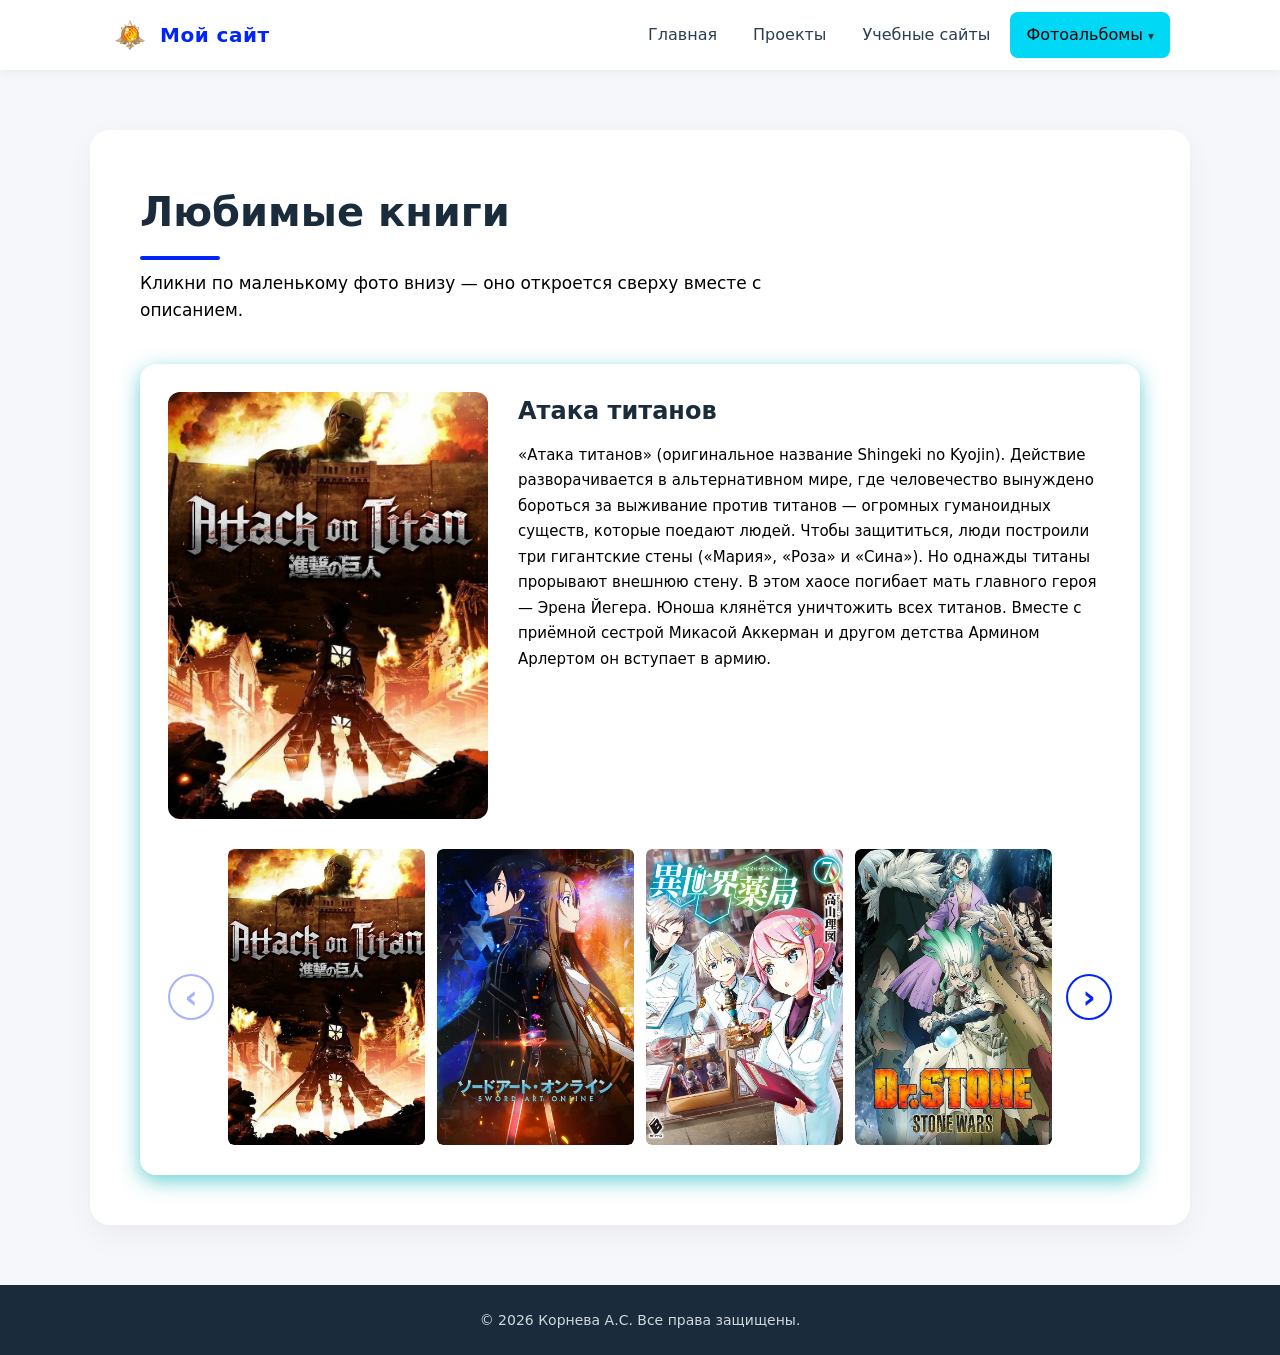
==== anime.html @ 1c546c45 "Add files via upload" ====
<!doctype html>
<html>
<head>
<meta charset="utf-8">
<title>Аниме</title>
<link href="styleIndex.css" rel="stylesheet" type="text/css">
<link rel="icon" href="favicon.ico" type="image/x-icon">
</head>

<body>
	 <header class="header">
        <div class="container header__inner">
            <a href="index.html" class="logo">
                <img src="img/logo.png" alt="Логотип" class="logo__img">
                <span class="logo__text">Мой сайт</span>
            </a>

            <nav class="nav">
                <ul class="nav__list">
                    <li><a href="index.html" class="nav__link">Главная</a></li>
                    <li><a href="projects.html" class="nav__link">Проекты</a></li>
                    <li><a href="study.html" class="nav__link">Учебные сайты</a></li>
                    <li class="nav__item nav__item--dropdown">
                        <a href="photos.html" class="nav__link active">
                            Фотоальбомы <span class="caret">▾</span>
                        </a>
                        <ul class="dropdown">
                          <li><a href="characters.html">Любимые персонажи</a></li>
                            <li><a href="books.html">Любимые книги</a></li>
                            <li><a href="anime.html">Любимые аниме</a></li>
                        </ul>
                    </li>
                </ul>
            </nav>
        </div>
    </header>
	
	 <main class="main">
        <div class="hero1 container">
            <h1 class="page-title">Любимые книги</h1>
            <p class="page-lead">
                Кликни по маленькому фото внизу — оно откроется сверху вместе с описанием.
            </p>

            <div class="card">

                <!-- Сцена -->
                <div class="stage">

					<div class="stage__item" id="c1">
                        <img src="img/A1.jpg" alt="АтакаТитанов" class="imgPhoto">
                        <div class="stage__info">
                            <h3>Атака титанов</h3>
                            <p>«Атака титанов» (оригинальное название Shingeki no Kyojin). Действие разворачивается в альтернативном мире, где человечество вынуждено бороться за выживание против титанов — огромных гуманоидных существ, которые поедают людей. Чтобы защититься, люди построили три гигантские стены («Мария», «Роза» и «Сина»). Но однажды титаны прорывают внешнюю стену. В этом хаосе погибает мать главного героя — Эрена Йегера. Юноша клянётся уничтожить всех титанов. Вместе с приёмной сестрой Микасой Аккерман и другом детства Армином Арлертом он вступает в армию. 
							</p>
                        </div>
                    </div>
                    <div class="stage__item" id="c2">
                        <img src="img/A2.jpg" alt="Мастер" class="imgPhoto">
                        <div class="stage__info">
                            <h3>Мастер меча онлайн</h3>
                            <p>«Мастер меча онлайн» (Sword Art Online, SAO) — популярное аниме про выживание в виртуальной реальности с жёсткими ставками.
							<br>Действие стартует в альтернативном 2022 году. Изобретён шлем NerveGear, который даёт «полное погружение» в виртуальный мир: он передаёт все ощущения, будто ты и правда там. На волне хайпа выходит MMO‑RPG Sword Art Online — и в первый же день в неё заходят больше 10 000 игроков. А потом выясняется страшное: из игры нельзя выйти — в интерфейсе пропала кнопка «Выход». 
							<br> Создатель проекта Акихико Каяба собирает всех и объясняет правила:
								<ul type="circle">
									<li>Единственный способ вернуться в реальный мир — пройти игру: победить боссов и дойти до 100‑го этажа парящей крепости Айнкрад.</li>
									<li>Смерть персонажа в игре означает смерть игрока в реальности из‑за воздействия шлема на мозг.</li>
							    </ul>
							Главный герой — Кирито (Кадзуто Киригая). Он был бета‑тестером SAO, поэтому знает часть механик и локаций, но это не столько помогает, сколько делает его подозрительным в глазах других игроков. Ему приходится выживать, прокачиваться, сражаться с монстрами и боссами, искать союзников и сталкиваться с предательством. Важную роль в истории играет Асуна — сильная и решительная девушка, которая становится напарницей и эмоциональной опорой Кирито.				
							</p>
                        </div>
                    </div>
					<div class="stage__item" id="c3">
                        <img src="img/A3.jpg" alt="Фармацевт" class="imgPhoto">
                        <div class="stage__info">
                            <h3>Фармацевт из другого мира</h3>
                            <p>Аниме «Фармацевт из другого мира» (оригинальное название — Isekai Yakkyoku, ещё встречается вариант «Аптека в другом мире») — это исекай (история про попаданца) с сильным упором на науку, медицину и создание лекарств.
								<br>Главный герой — опытный фармацевт Кандзи Якутани. Он всю жизнь стремился создавать лекарства, отчасти из‑за трагедии в детстве: его младшая сестра умерла от болезни, которую тогда не умели лечить. Кандзи работал на износ и в итоге сам умер от переутомления. После этого он перерождается в другом мире — в теле 10‑летнего мальчика Фальмы де Медисис, сына уважаемого придворного фармацевта и аристократа.
								<br>В новом мире медицина устроена совсем иначе: она опирается не на науку, а на суеверия, астрологию и «божественное провидение». Знания и опыт Кандзи здесь почти никому не знакомы, а его научный подход поначалу выглядит как магия или даже ересь. У Фальмы при этом есть и магические способности: он может диагностировать болезни, управлять веществами и создавать препараты.
								<br>Фальма решает не просто лечить людей, а менять саму систему здравоохранения. Он открывает аптеку и старается сделать эффективные лекарства доступными для всех, а не только для знати. По ходу сюжета он сталкивается с сопротивлением со стороны влиятельных гильдий и консервативных лекарей, а также помогает разным людям, показывая силу научного подхода. 
							</p>
                        </div>
                    </div>
					<div class="stage__item" id="c4">
                        <img src="img/A4.jpg" alt="Небожители" class="imgPhoto">
                        <div class="stage__info">
                            <h3>Благословение небожителей</h3>
                            <p>«Благословение небожителей» — это китайская новелла в жанре сянься (фэнтези на основе китайской мифологии и культуры), написанная писательницей Мосян Тунсю. На русском языке произведение издано в шести томах. Главный герой — Се Лянь, наследный принц государства Сяньлэ. В юности он вознёсся на Небеса, но был изгнан обратно на Землю. Спустя восемьсот лет скитаний Се Лянь в третий раз возносится на Небеса и получает задание расследовать исчезновения невест у подножия горы Юйцзюньшань. Во время расследования он встречает загадочного юношу по имени Саньлан, который оказывается могущественным демоном Хуа Чэном. Несмотря на их разное происхождение, между ними возникает особая связь. Вместе они раскрывают заговор, связанный с древним государством Баньюэ, и сталкиваются с древним злом, угрожавшим миру смертных и небесному царству. История затрагивает темы любви, преданности, дружбы, ненависти, мести, судьбы, выбора и долга. 
							</p>
                        </div>
                    </div>
					<div class="stage__item" id="c5">
                        <img src="img/A5.jpg" alt="Акудама" class="imgPhoto">
                        <div class="stage__info">
                            <h3>Акудама Драйв</h3>
                            <p>«Акудама Драйв» (Akudama Drive, 2020) — это стильный киберпанк‑боевик от студии Pierrot, который цепляет визуалом, ритмом и мрачной атмосферой. 
							<br>Действие происходит в антиутопической Японии будущего. После долгой войны регион Канто победил Кансай, и теперь Кансай живёт под жёстким контролем и в упадке. В этом мире «акудама» — это не просто преступники, а своего рода легенды криминального мира: каждый из них — специалист в каком‑то виде преступлений (от взлома до заказных убийств), и у каждого свой узнаваемый образ и стиль.
							<br>По сюжету несколько акудама, которые привыкли работать в одиночку, оказываются втянуты в общую операцию. Их вынуждают сотрудничать под угрозой смерти: если кто‑то ослушается — его казнят. Задача команды — ограбить сверхзащищённый транспорт, который связывает разные части страны. По ходу дела вскрываются большие планы, а сами акудама сталкиваются с моральными дилеммами и предательством. Важную роль в управлении группой играет загадочный кот‑робот, который раздаёт приказы и следит за дисциплиной.
							</p>
                        </div>
                    </div>
					<div class="stage__item" id="c6">
                        <img src="img/A6.jpg" alt="КлассПрев" class="imgPhoto">
                        <div class="stage__info">
                            <h3>Класс превосходства</h3>
                            <p>«Класс превосходства» (Classroom of the Elite, «Добро пожаловать в класс превосходства») — психологический триллер про элитную школу, где вместо обычных уроков идёт постоянная борьба за выживание и статус. 
							<br>Действие происходит в Высшей воспитательной школе «Кодо Икусэй». Это престижное заведение, которое должно готовить будущую элиту страны. В школе необычная система: ученики получают ежемесячные баллы, которые работают как внутренняя валюта, а классы ранжированы от A до D. Класс A — это «лучшие», D — те, кого школа считает аутсайдерами.
							<br>Главный герой — Киётака Аянокодзи. Он поступает в школу и оказывается в классе 1‑D, который все считают «бракованным». Внешне Киётака выглядит как обычный тихий парень: не стремится выделяться, не показывает высоких результатов, старается держаться в тени. Но на деле он очень умный, отлично просчитывает людей и ситуации, а ещё обладает серьёзной физической подготовкой.
							<br>Почти всё в школе завязано на испытаниях и соревнованиях между классами. Результаты влияют на рейтинг класса, а низкий рейтинг грозит отчислением. Ученики вынуждены объединяться, искать слабые места соперников, договариваться и иногда предавать друг друга. Киётака часто действует не напрямую, а через других людей, оставаясь в стороне и сохраняя свой «незаметный» образ.
							</p>
                        </div>
                    </div>
					<div class="stage__item" id="c7">
                        <img src="img/A7.jpg" alt="Безумный" class="imgPhoto">
                        <div class="stage__info">
                            <h3>Безумный азарт</h3>
                            <p>«Безумный азарт» (Kakegurui, 2017) — это психоделический психологический триллер про элитную школу, где вся иерархия держится на азартных играх, а ставки могут стоить не только денег, но и свободы, репутации и человеческого достоинства.
							<br>Действие происходит в частной академии Хяккао — престижном заведении для детей сверхбогатых и влиятельных семей. Здесь не ценят оценки, спорт или творчество: статус ученика определяется исключительно его успехами в азартных играх. В школе царит жёсткая иерархия: победители становятся элитой и могут буквально «владеть» проигравшими, а должники превращаются в «питомцев» — бесправных слуг, которых можно унижать и использовать.
							<br>В академию переводится Юмэко Джабами. С виду она милая, дружелюбная и немного наивная, но на деле — настоящий маньяк азарта: ей важен не выигрыш, а сам момент, когда всё поставлено на кон и исход висит на волоске. Юмэко не ищет лёгких побед: она ненавидит предсказуемые игры и обожает срывать маски, обнажая истинную натуру соперников.
							<br>Её появление ломает устоявшийся порядок. Она бросает вызов сильным игрокам, вскрывает схемы жульничества и постепенно вступает в противостояние со студенческим советом во главе с харизматичной и расчётливой Кирари Момобами. По ходу сюжета мы видим целую галерею эксцентричных игроков: от одержимой риском Мидари Икисимы до прагматичной Мэри Саотомэ. Каждая игра здесь — это мини‑драма с психологическим давлением, блефом и неожиданными ходами.
							</p>
                        </div>
                    </div>
					<div class="stage__item" id="c8">
                        <img src="img/A8.jpg" alt="ОМПВС" class="imgPhoto">
                        <div class="stage__info">
                            <h3>О моём перерождении в слизь</h3>
                            <p>«О моём перерождении в слизь» (That Time I Got Reincarnated as a Slime, Tensei shitara Slime Datta Ken) — один из самых известных исекаев, который берёт классическую формулу «попаданец в другом мире» и делает на её основе масштабную историю про дипломатию, развитие государства.
							<br>37‑летний офисный работник Сатору Миками ведёт обычную, немного одинокую жизнь. Однажды он становится жертвой уличного нападения и погибает. После смерти он перерождается в другом, фэнтезийном мире — но не как могучий воин или маг, а в виде… слизи.
							<br>В новом теле он получает имя Римуру Темпест (его даёт древний дракон Вельдора, с которым Римуру быстро сближается) и необычные способности: например, навык «Хищник», позволяющий поглощать объекты и перенимать их свойства и умения. Поначалу это кажется странным «бонусом», но позже становится одной из главных механик силы Римуру.
							<br>Сначала Римуру помогает небольшой группе гоблинов, даёт им имена (в этом мире имя от могущественного существа даёт монстру силу и разум), и они становятся его первыми подданными. Постепенно вокруг него собирается всё больше существ: жутковолки, огры, духи, элементали и другие. Он основывает поселение в лесу Джура, а затем и целый город, а позже — целую федерацию. По ходу истории Римуру сталкивается с внешней угрозой: королевства людей видят в монстрах врагов, а церковь проповедует их уничтожение. Так он из «просто сильной слизи» становится одним из князей тьмы и ключевой фигурой в большой политике мира. 
							</p>
                        </div>
                    </div>
					<div class="stage__item" id="c9">
                        <img src="img/A9.jpg" alt="ИграДрузей" class="imgPhoto">
                        <div class="stage__info">
                            <h3>Игра друзей</h3>
                            <p>«Игра друзей» (Tomodachi Game, 2022) — психологический триллер про то, как деньги и манипуляции могут разрушить даже самую крепкую дружбу. По тону он похож на «Игру в кальмара» и «Класс превосходства»: тут тоже много майндгеймов, холодного расчёта и тяжёлых выборов. 
							<br>Главные герои — старшеклассники, обычная компания друзей. У них была запланирована классная поездка, для которой весь класс собирал деньги. Но средства пропадают, и подозрение падает на тех, кто отвечал за сбор. В итоге двое друзей берут вину на себя и отдаляются от класса.
							<br>А потом пятерых друзей (включая главного героя Юити Катагири) внезапно похищают и запирают в белой комнате. Там им объявляют правила «Игры друзей»: они должны участвовать в серии психологических и финансовых испытаний, где ставка — огромные долги. Если отказаться, долг одного из них всё равно распределится между всеми. Цель организаторов — сломать доверие внутри группы и заставить друзей предавать друг друга.
							<br>Юити — умный и очень преданный друзьям парень, но ради их спасения он готов действовать жёстко и просчитывать ходы наперёд. По ходу игр вскрываются секреты каждого, а дружба проходит проверку на прочность: каждый раунд вынуждает выбирать между личной выгодой и верностью близким. 
							</p>
                        </div>
                    </div>
					<div class="stage__item" id="c10">
                        <img src="img/A10.jpg" alt="ЯСталСамым" class="imgPhoto">
                        <div class="stage__info">
                            <h3>Я стал самым сильным с провальным навыком „Ненормальное состояние“, и я разрушу всё</h3>
                            <p>«Я стал самым сильным с провальным навыком „Ненормальное состояние“, и я разрушу всё» (Hazurewaku no «Joutai Ijou Skill» de Saikyou ni Natta Ore ga Subete wo Juurin suru made) — это исекай 2024 года про месть, выживание и раскрытие «бесполезного» навыка, который на деле оказывается невероятно мощным.
							<br>Школьника Току Мимори вместе с классом призывает в другой мир богиня Вишис, чтобы сделать из ребят героев. Каждому проводят оценку способностей и присваивают ранг от S до D, а Токе достаётся самый низкий — E. Из‑за этого богиня решает, что он будет только обузой, и отправляет его в смертельно опасное подземелье, откуда никто не возвращался живым.
							<br>У Токи навык, который все считают провальным, — «Ненормальное состояние»: он связан с накладыванием статусных эффектов вроде паралича, отравления, сна и т. п. В системе этого мира такие способности считаются слабыми и малополезными. Но Тока не сдаётся: в подземелье он начинает активно использовать свой навык, тренировать его и раскрывать скрытые механики. Постепенно выясняется, что при правильной прокачке и комбинации эффектов этот навык способен буквально «ломать» противников и системы мира.
							<br>Тока выживает, выбирается наружу и теперь намерен показать тем, кто его предал, насколько он на самом деле силён. Дальше сюжет строится вокруг его роста, раскрытия силы, столкновений с бывшими одноклассниками и системой, которая считала его бесполезным.
							</p>
                        </div>
                    </div>
                </div>

			<!-- ===== Лента превью со стрелками ===== -->
            <div class="thumbs-bar">

                <button type="button" class="thumbs__arrow" id="prevBtn" aria-label="Назад">‹</button>

                <div class="thumbs" id="thumbsList">
                    <!-- Все 10 превью. Показываются только 4 — через JS-класс .visible -->
                    <a href="#c1"  class="thumbs__link" data-id="c1"  data-index="1"><img class="imgA" src="img/A1.jpg" alt="1"></a>
                    <a href="#c2"  class="thumbs__link" data-id="c2"  data-index="2"><img class="imgA" src="img/A2.jpg" alt="2"></a>
                    <a href="#c3"  class="thumbs__link" data-id="c3"  data-index="3"><img class="imgA" src="img/A3.jpg" alt="3"></a>
                    <a href="#c4"  class="thumbs__link" data-id="c4"  data-index="4"><img class="imgA" src="img/A4.jpg" alt="4"></a>
                    <a href="#c5"  class="thumbs__link" data-id="c5"  data-index="5"><img class="imgA" src="img/A5.jpg" alt="5"></a>
                    <a href="#c6"  class="thumbs__link" data-id="c6"  data-index="6"><img class="imgA" src="img/A6.jpg" alt="6"></a>
                    <a href="#c7"  class="thumbs__link" data-id="c7"  data-index="7"><img class="imgA" src="img/A7.jpg" alt="7"></a>
                    <a href="#c8"  class="thumbs__link" data-id="c8"  data-index="8"><img class="imgA" src="img/A8.jpg" alt="8"></a>
                    <a href="#c9"  class="thumbs__link" data-id="c9"  data-index="9"><img class="imgA" src="img/A9.jpg" alt="9"></a>
                </div>

                <button type="button" class="thumbs__arrow" id="nextBtn" aria-label="Вперёд">›</button>

            </div>


            </div>
        </div>
    </main>

    <footer class="footer">
        <div class="container">
            <p>© 2026 Корнева А.С. Все права защищены.</p>
        </div>
    </footer>
	
	<!-- ===== JS для навигации по превью ===== -->
	<script src="script.js"> </script>
</body>
</html>
---- styleIndex.css ----
@charset "utf-8";
/* ===== Сбросы ===== */
* {
    margin: 0;
    padding: 0;
    box-sizing: border-box;
}

body {
    font-family: Segoe, "Segoe UI", "DejaVu Sans", "Trebuchet MS", Verdana, sans-serif;
    background: #f5f7fa;
    color: #000000;
    line-height: 1.6;
    min-height: 100vh;
    display: flex;
    flex-direction: column;
}

.container {
    max-width: 1100px;
    margin: 0 auto;
    padding: 0 20px;
    width: 100%;
}

/* ===== Шапка ===== */
.header {
    background: #ffffff;
    box-shadow: 0 2px 10px rgba(0, 0, 0, 0.06);
    position: sticky;
    top: 0;
    z-index: 100;
}

.header__inner {
    display: flex;
    align-items: center;
    justify-content: space-between;
    height: 70px;
}

/* ===== Логотип ===== */
.logo {
    display: flex;
    align-items: center;
    gap: 10px;
    text-decoration: none;
}

.logo__img {
    width: 40px;
    height: 40px;
    object-fit: contain;
}

.logo__text {
    font-size: 20px;
    font-weight: 700;
    color: #0024F9;
    letter-spacing: 0.5px;
}

/* ===== Меню ===== */
.nav__list {
    display: flex;
    list-style: none;
    gap: 4px;
}

.nav__item {
    position: relative; /* чтобы выпадающее меню позиционировалось от пункта */
}

.nav__link {
    display: block;
    padding: 10px 16px;
    color: #2c3e50;
    text-decoration: none;
    border-radius: 8px;
    font-weight: 500;
    transition: background 0.2s, color 0.2s;
    white-space: nowrap;
}

.nav__link:hover {
    background:hsla(183,100%,50%,0.85);
    color: #000000;
}

.nav__link.active {
	background:hsla(187,100%,48%,1.00);
	color:#000000;
}

.caret {
    font-size: 12px;
    opacity: 0.7;
}

/* ===== Выпадающее меню (чистый CSS) ===== */
.dropdown {
    position: absolute;
    top: 100%;
    left: 0;
    list-style: none;
    min-width: 220px;
    background: #ffffff;
    border-radius: 10px;
    box-shadow: 0 10px 25px rgba(0, 0, 0, 0.10);
    padding: 8px;
    margin-top: 6px;

    /* Скрыто по умолчанию */
    opacity: 0;
    visibility: hidden;
    transform: translateY(-6px);
    transition: opacity 0.2s, transform 0.2s, visibility 0.2s;
}

.dropdown li a {
    display: block;
    padding: 10px 14px;
    color: #2c3e50;
    text-decoration: none;
    border-radius: 6px;
    font-size: 15px;
    transition: background 0.2s, color 0.2s;
}

.dropdown li a:hover {
    background:hsla(183,100%,50%,0.85);
    color: #000000;
}

/* Показываем при наведении на родительский <li>
   и при фокусе внутри него (доступность с клавиатуры) */
.nav__item--dropdown:hover .dropdown,
.nav__item--dropdown:focus-within .dropdown {
    opacity: 1;
    visibility: visible;
    transform: translateY(0);
}

/* ===== Основной контент ===== */
.main {
    flex: 1;
    padding: 60px 0;
}

/* ===== Hero ===== */
.hero {
    display: grid;
    grid-template-columns: 320px auto;
    gap: 50px;
    align-items: center;
    background: #ffffff;
    padding: 50px;
    border-radius: 20px;
    box-shadow: 0 10px 30px rgba(0, 0, 0, 0.05);
}

/* ===== Hero ===== */
.hero1 {
    background: #ffffff;
    padding: 50px;
    border-radius: 20px;
    box-shadow: 0 10px 30px rgba(0, 0, 0, 0.05);
}

.hero__photo img {
    width: 100%;
    border-radius: 16px;
    display: block;
    object-fit: cover;
    aspect-ratio: 3 / 4;
    background: #e0e0e0;
}

.hero__title {
    font-size: 36px;
    margin-bottom: 8px;
    color: #1a2b3c;
}

.hero__subtitle {
    color: #0024F9;
    font-weight: 600;
    font-size: 16px;
    margin-bottom: 20px;
    text-transform: uppercase;
    letter-spacing: 0.5px;
}

.hero__text {
    color:hsla(0,0%,0%,1.00);
    margin-bottom: 20px;
}

.hero__facts {
    list-style: none;
    margin-bottom: 30px;
}

.hero__facts li {
    padding: 6px 0;
    color: #4a5a6a;
}



/* ===== Подвал ===== */
.footer {
    background: #1a2b3c;
    color: #cfd8dc;
    padding: 24px 0;
    text-align: center;
    font-size: 14px;
}

/* ===== Общий заголовок страницы ===== */
.page-title {
    font-size: 40px;
    color: #1a2b3c;
    margin-bottom: 10px;
}

.page-title::after {
    content: "";
    display: block;
    width: 80px;
    height: 4px;
    background: #0024F9;
    border-radius: 2px;
    margin-top: 12px;
}

.page-lead {
    font-size: 17px;
    color:hsla(0,0%,0%,1.00);
    margin-bottom: 40px;
    max-width: 700px;
}

/* ===== Карточки проектов ===== */
.cards {
    display: grid;
    grid-template-rows: repeat(auto-fill, minmax(200px, auto));
    gap: 24px;
}

.card {
    background: #ffffff;
    border-radius: 16px;
    padding: 28px;
    box-shadow: 0 6px 20px rgba(40,187,189,0.68);
    transition: transform 0.25s, box-shadow 0.25s;
    display: flex;
    flex-direction: column;
    -webkit-box-shadow: 0 6px 20px rgba(40,187,189,0.68);
}

.link-list {
    list-style: none;
    display: flex;
    flex-direction: column;
    gap: 18px;
}

.link-item {
    display: flex;
    gap: 22px;
    align-items: flex-start;
    background: #ffffff;
    border-radius: 16px;
    padding: 26px 30px;
    box-shadow: 0 6px 20px rgba(0, 0, 0, 0.05);
    transition: transform 0.25s, box-shadow 0.25s;
    border-left: 4px solid #0024F9;
}

.link-item:hover {
    transform: translateX(4px);
    box-shadow: 0 12px 30px rgba(0, 36, 249, 0.12);
}

.link-item__icon {
    font-size: 40px;
    line-height: 1;
    flex-shrink: 0;
}

.link-item__body {
    flex-grow: 1;
}

.link-item__title {
    font-size: 20px;
    color: #1a2b3c;
    margin-bottom: 8px;
}

.link-item__desc {
    color: #4a5a6a;
    font-size: 15px;
    margin-bottom: 12px;
}

.link-item__url {
    display: inline-block;
    color: #0024F9;
    font-weight: 600;
    text-decoration: none;
    font-size: 15px;
    transition: color 0.2s;
}

.link-item__url:hover {
    color: hsl(187, 100%, 40%);
    text-decoration: underline;
}

.gallery {
    background: #ffffff;
    border-radius: 16px;
    padding: 24px;
    box-shadow: 0 6px 20px rgba(0, 0, 0, 0.05);
}

/* Сцена (большое фото + описание) */
.stage {
    position: relative;
    margin-bottom: 20px;
    min-height: 420px;
}

.stage__item {
    display: none;
    margin: 0;
    grid-template-columns: 320px auto;
    gap: 30px;
    align-items: start;
	scroll-margin-top: 250px;
}


.stage__item:target {
    display: grid;
}

.stage__item img,
.stage__item .imgPhoto {
    width: 100%;
    height: auto;
    max-height: 480px;
    object-fit: cover;
    border-radius: 12px;
    display: block;
    background: #e0e0e0;
}

/* Текстовый блок справа */
.stage__info {
    text-align: left;
}

.stage__info h3 {
    font-size: 24px;
    color: #1a2b3c;
    margin-bottom: 12px;
}

.stage__info p {
    color:hsla(0,0%,0%,1.00);
    font-size: 15px;
    line-height: 1.7;
}

.thumbs-bar {
    display: grid;
    grid-template-columns: 46px auto 46px; /* стрелка | лента | стрелка */
    align-items: center;
    gap: 12px;
    margin-top: 8px;
}

/* Сама лента. Показываем ровно 4 плитки */
.thumbs {
    display: grid;
    grid-template-columns: repeat(4, 1fr);
    gap: 8px;
}





.thumbs__link {
    display: none;
    border-radius: 8px;
    overflow: hidden;
    border: 2px solid transparent;
    transition: border-color 0.2s, transform 0.2s;
}

.thumbs__link.visible {
    display: block;
}

.thumbs__link img {
    width: 100%;
    aspect-ratio: 1 / 1;
    object-fit: cover;
    display: block;
    background: #e0e0e0;
}

.thumbs__link img.imgA {
    width: 100%;
    aspect-ratio: 2 / 3;
    object-fit: cover;
    display: block;
    background: #e0e0e0;
    border-radius: 6px;
}


.thumbs__link:hover {
    border-color: #0024F9;
    transform: translateY(-2px);
}

/* Стрелки */
.thumbs__arrow {
    width: 46px;
    height: 46px;
    display: flex;
    align-items: center;
    justify-content: center;

    font-family: inherit;
    font-size: 32px;
    line-height: 1;
    font-weight: 700;

    color: #0024F9;
    background: #ffffff;
    border: 2px solid #0024F9;
    border-radius: 50%;
    cursor: pointer;

    transition: background 0.2s, color 0.2s, transform 0.2s, opacity 0.2s;
    user-select: none;
}

.thumbs__arrow:hover:not(:disabled) {
    background: #0024F9;
    color: #ffffff;
    transform: scale(1.08);
}

.thumbs__arrow:disabled {
    opacity: 0.35;
    cursor: not-allowed;
}
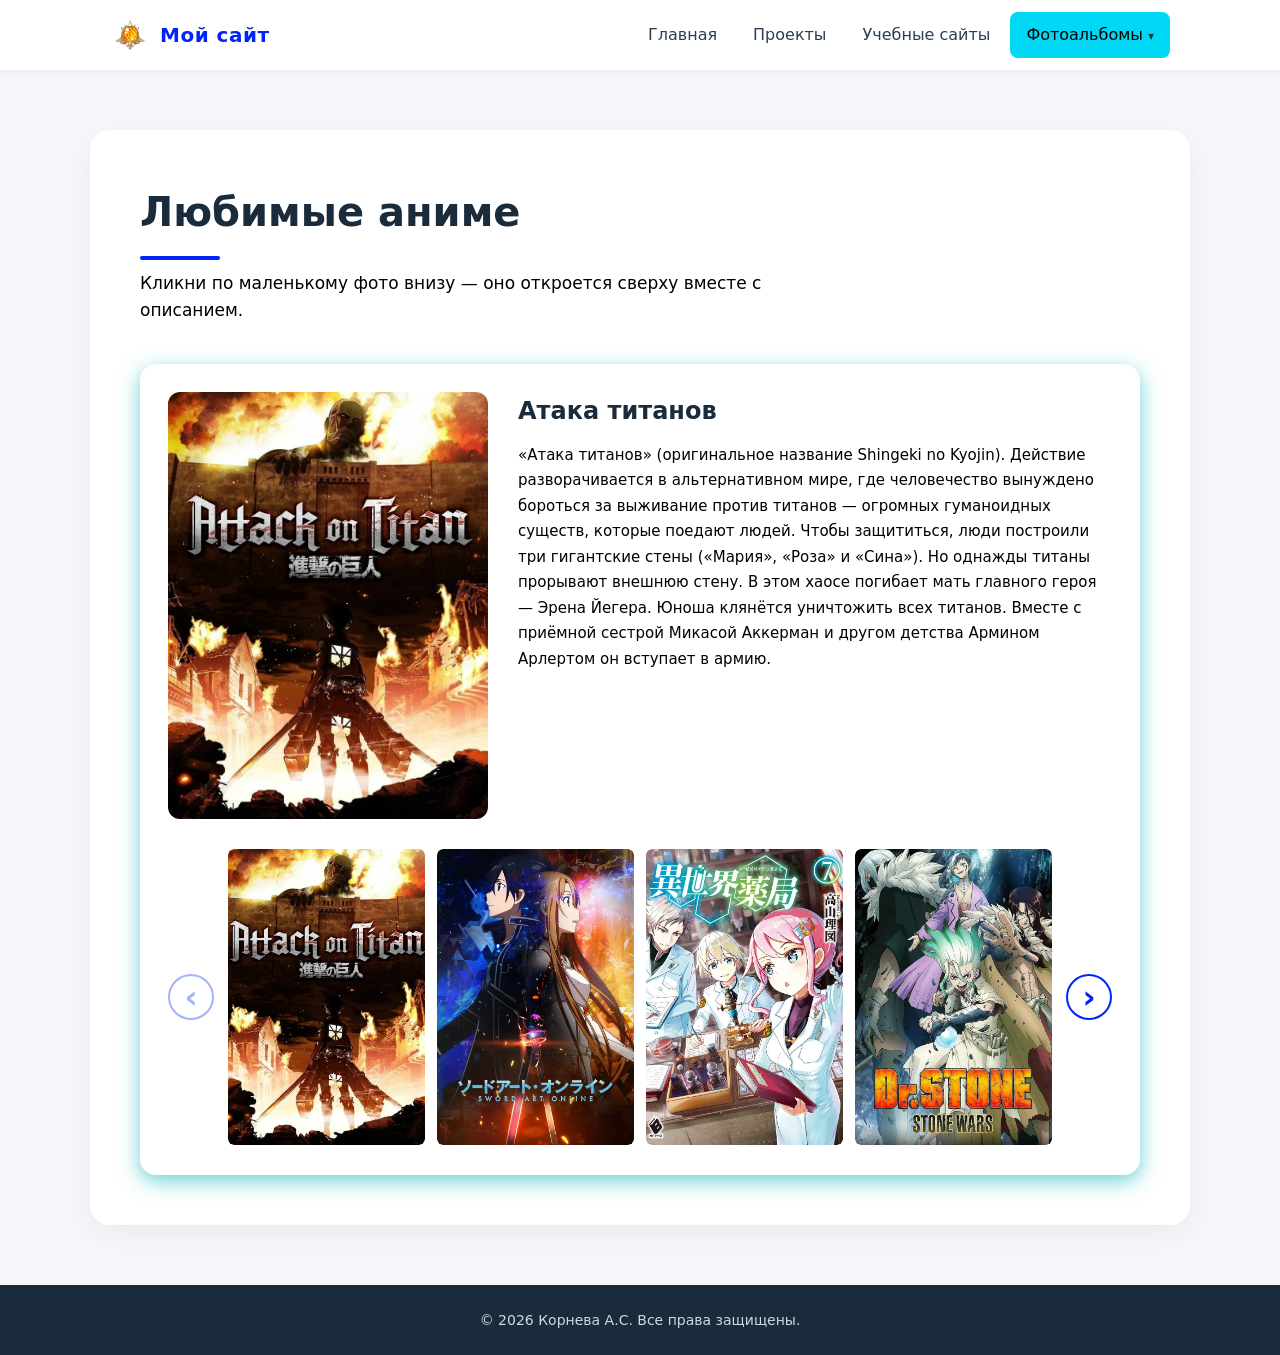
==== commit ad3cf620: "Add files via upload" ====
--- a/anime.html
+++ b/anime.html
@@ -37,7 +37,7 @@
 	
 	 <main class="main">
         <div class="hero1 container">
-            <h1 class="page-title">Любимые книги</h1>
+            <h1 class="page-title">Любимые аниме</h1>
             <p class="page-lead">
                 Кликни по маленькому фото внизу — оно откроется сверху вместе с описанием.
             </p>
